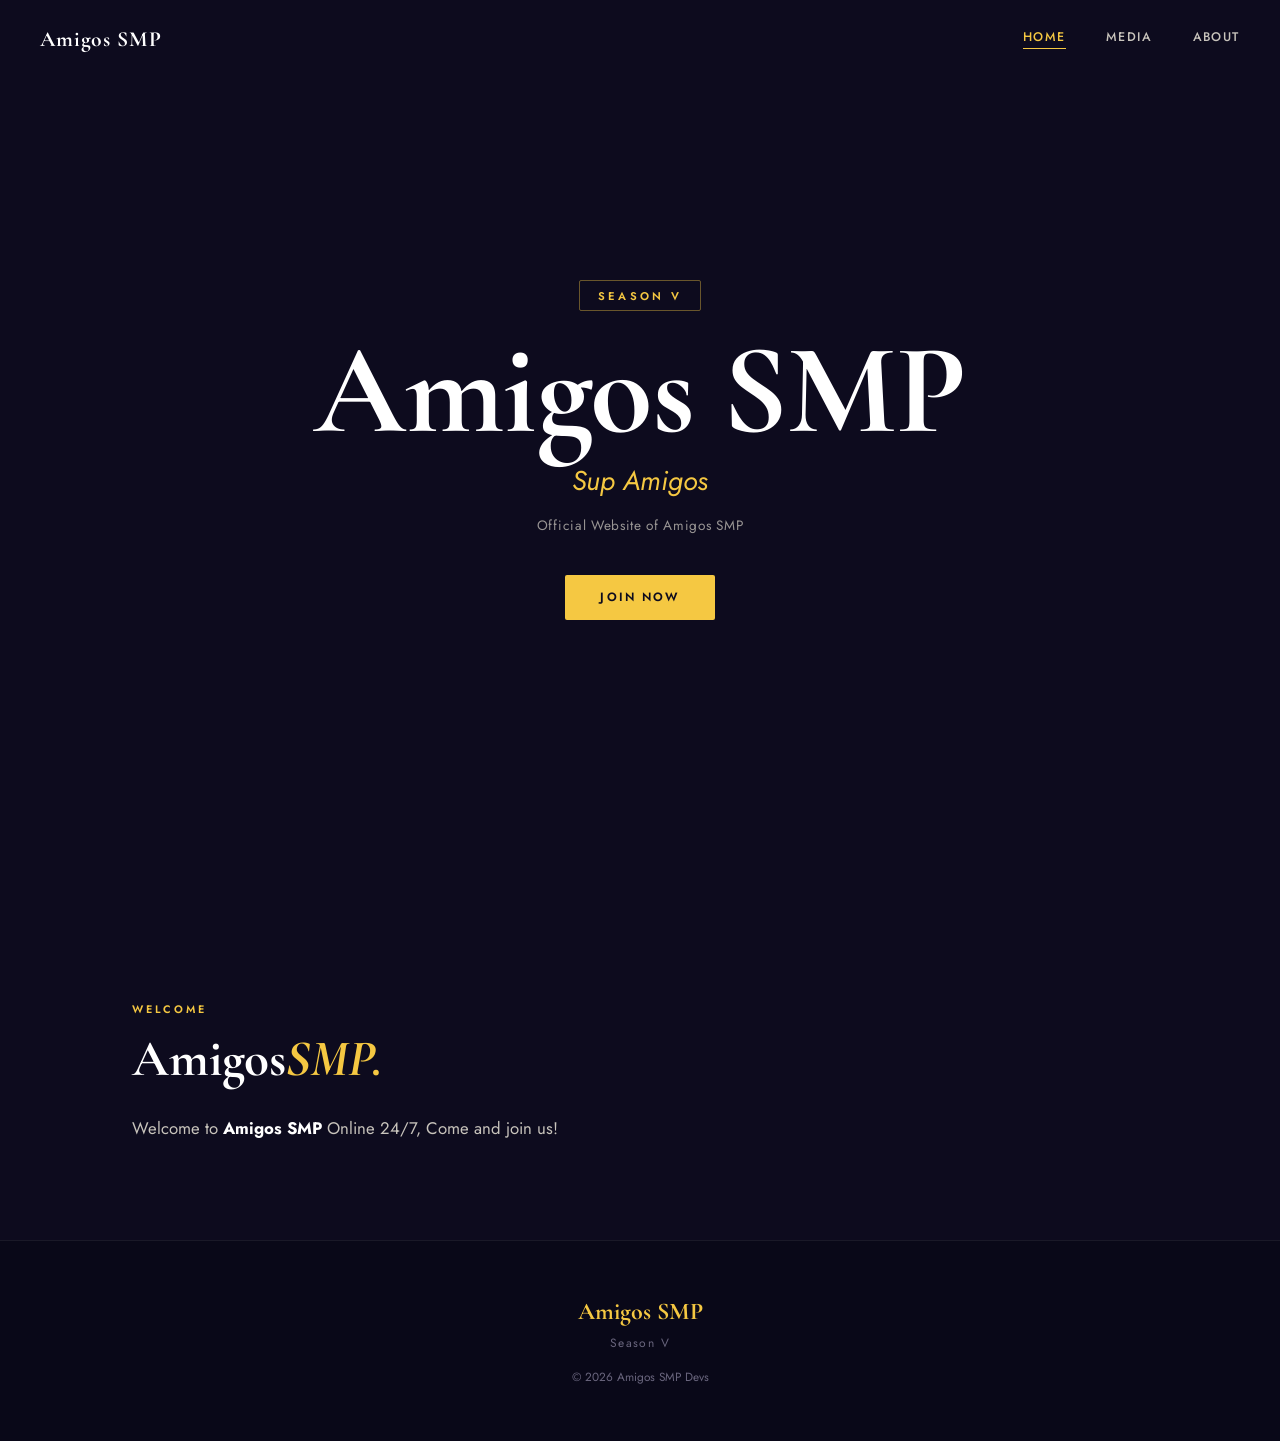
==== index.html @ 286efd3d "Add files via upload" ====
<!DOCTYPE html>
<html>
<head>
  <meta charset="UTF-8">
  <meta name="viewport" content="width=device-width, initial-scale=1">
  <title>AmigosSMP | Home</title>
  <link rel="stylesheet" href="style.css">
  <link href="https://fonts.googleapis.com/css2?family=Cormorant+Garamond:ital,wght@0,400;0,600;0,700;1,400;1,600&family=Jost:wght@300;400;500;600&display=swap" rel="stylesheet">
</head>

<body>
  <nav class="navbar" id="navbar">
    <a href="index.html" class="nav-brand">Amigos
    SMP</a>
    <div class="nav-links">
      <a href="index.html"    class="nav-link active">Home</a>
      <a href="videos.html"   class="nav-link">Media</a>
      <a href="about.html"    class="nav-link">About</a>
    </div>
  </nav>
  
  <section class="hero">
    <div class="hero-bg" style="background-image: url('src/home-bg.jpg')"></div>
    <div class="hero-overlay"></div>
    <div class="hero-content">
      <span class="hero-eyebrow">Season V</span>
      <h1 class="hero-title">Amigos SMP</h1>
      <p class="hero-tagline">Sup Amigos</p>
      <p class="hero-sub">Official Website of Amigos SMP</p>
      <a href="https://discord.gg/jYrkQk96mW" class="hero-btn">Join Now</a>
    </div>
  </section>
  
  <section class="welcome-section">
    <div class="container">
      <div class="section-label">Welcome</div>
      <h2 class="section-title">Amigos<em>SMP.</em></h2>
      <p class="section-text">
        Welcome to <strong>Amigos SMP</strong> Online 24/7, Come and join us!
      </p>
    </div>
  </section>
  
  <footer class="footer">
    <div class="footer-brand">Amigos SMP</div>
    <p class="footer-year">Season V</p>
    <p class="footer-credit">© 2026 Amigos SMP Devs</p>
  </footer>
</body>
</html>
---- style.css ----
@import url('https://fonts.googleapis.com/css2?family=Cormorant+Garamond:ital,wght@0,400;0,600;0,700;1,400;1,600&family=Jost:wght@300;400;500;600&display=swap');

:root {
  --dark:      #0D0B1E;
  --dark-2:    #161427;
  --dark-card: #1E1B35;
  --gold:      #F5C842;
  --gold-dim:  rgba(245, 200, 66, 0.15);
  --rose:      #E8547A;
  --light:     #F0EDE8;
  --text:      #C8C4BC;
  --muted:     #6A667E;
  --white:     #FFFFFF;
  --border:    rgba(255, 255, 255, 0.07);
  --glass:     rgba(13, 11, 30, 0.75);
}

*, *::before, *::after { margin: 0; padding: 0; box-sizing: border-box; }
html { scroll-behavior: smooth; }

body {
  font-family: 'Jost', sans-serif;
  background: var(--dark);
  color: var(--text);
  overflow-x: hidden;
}

h1, h2, h3, h4 { font-family: 'Cormorant Garamond', serif; }
img { display: block; max-width: 100%; }
a { color: inherit; }

.container {
  max-width: 1080px;
  margin: 0 auto;
  padding: 0 2rem;
}

.section-label {
  display: inline-block;
  font-family: 'Jost', sans-serif;
  font-size: 0.68rem;
  font-weight: 600;
  letter-spacing: 0.28em;
  text-transform: uppercase;
  color: var(--gold);
  margin-bottom: 0.8rem;
}

.section-title {
  font-size: clamp(2rem, 5vw, 3.2rem);
  font-weight: 700;
  color: var(--white);
  line-height: 1.15;
  margin-bottom: 1.5rem;
}

.section-title em { font-style: italic; color: var(--gold); }

.fade-in {
  opacity: 0;
  transform: translateY(24px);
  transition: opacity 0.65s ease, transform 0.65s ease;
}
.fade-in.visible { opacity: 1; transform: translateY(0); }

.navbar {
  position: fixed;
  top: 0; left: 0; right: 0;
  z-index: 200;
  display: flex;
  align-items: center;
  justify-content: space-between;
  padding: 1.6rem 2.5rem;
  transition: all 0.4s ease;
}

.navbar.scrolled {
  background: var(--glass);
  backdrop-filter: blur(22px);
  -webkit-backdrop-filter: blur(22px);
  padding: 0.9rem 2.5rem;
  border-bottom: 1px solid var(--border);
}

.navbar.always-dark {
  background: var(--glass);
  backdrop-filter: blur(22px);
  -webkit-backdrop-filter: blur(22px);
  padding: 0.9rem 2.5rem;
  border-bottom: 1px solid var(--border);
}

.nav-brand {
  font-family: 'Cormorant Garamond', serif;
  font-size: 1.35rem;
  font-weight: 700;
  color: var(--white);
  letter-spacing: 0.04em;
  text-decoration: none;
}

.nav-links {
  display: flex;
  gap: 2.5rem;
  list-style: none;
}

.nav-link {
  font-size: 0.78rem;
  font-weight: 500;
  letter-spacing: 0.12em;
  text-transform: uppercase;
  color: var(--text);
  text-decoration: none;
  position: relative;
  padding-bottom: 3px;
  transition: color 0.3s;
}

.nav-link::after {
  content: '';
  position: absolute;
  bottom: 0; left: 0;
  width: 0; height: 1px;
  background: var(--gold);
  transition: width 0.35s ease;
}

.nav-link:hover,
.nav-link.active { color: var(--gold); }
.nav-link:hover::after,
.nav-link.active::after { width: 100%; }

.nav-toggle {
  display: none;
  background: none;
  border: none;
  color: var(--white);
  font-size: 1.6rem;
  cursor: pointer;
  line-height: 1;
}

.welcome-section {
  padding: 6rem 0;
}
.section-text {
  font-size: 1.05rem;
  line-height: 1.85;
  max-width: 660px;
  color: var(--text);
}
.section-text strong { color: var(--white); }

.section-label {
  display: inline-block;
  font-family: 'Jost', sans-serif;
  font-size: 0.68rem;
  font-weight: 600;
  letter-spacing: 0.28em;
  text-transform: uppercase;
  color: var(--gold);
  margin-bottom: 0.8rem;
}

.section-title {
  font-size: clamp(2rem, 5vw, 3.2rem);
  font-weight: 700;
  color: var(--white);
  line-height: 1.15;
  margin-bottom: 1.5rem;
}

.section-title em { font-style: italic; color: var(--gold); }

.fade-in {
  opacity: 0;
  transform: translateY(24px);
  transition: opacity 0.65s ease, transform 0.65s ease;
}
.fade-in.visible { opacity: 1; transform: translateY(0); }

.hero {
  position: relative;
  height: 100vh;
  min-height: 600px;
  display: flex;
  align-items: center;
  justify-content: center;
  text-align: center;
  overflow: hidden;
}

.hero-bg {
  position: absolute;
  inset: 0;
  background-size: cover;
  background-position: center top;
  transform: scale(1.06);
  transition: transform 12s ease;
  filter: saturate(0.6) brightness(0.9);
}
.hero:hover .hero-bg { transform: scale(1.09); }

.hero-overlay {
  position: absolute;
  inset: 0;
  background: linear-gradient(
    to bottom,
    rgba(13,11,30,0.35) 0%,
    rgba(13,11,30,0.6)  45%,
    rgba(13,11,30,0.92) 100%
  );
}

.hero-content {
  position: relative;
  z-index: 2;
  animation: fadeUp 1.1s ease both;
}

.hero-eyebrow {
  display: inline-block;
  font-size: 0.7rem;
  font-weight: 600;
  letter-spacing: 0.3em;
  text-transform: uppercase;
  color: var(--gold);
  border: 1px solid rgba(245,200,66,0.4);
  padding: 0.4rem 1.1rem;
  border-radius: 2px;
  margin-bottom: 1.2rem;
}

.hero-title {
  font-size: clamp(4rem, 11vw, 8rem);
  font-weight: 700;
  color: var(--white);
  line-height: 0.95;
  letter-spacing: -0.01em;
  margin-bottom: 0.6rem;
}

.hero-tagline {
  font-size: clamp(1.1rem, 2.5vw, 1.7rem);
  font-style: italic;
  color: var(--gold);
  margin-bottom: 0.9rem;
}

.hero-sub {
  font-size: 0.85rem;
  color: rgba(200,196,188,0.75);
  letter-spacing: 0.05em;
  margin-bottom: 2.5rem;
}

.hero-btn {
  display: inline-block;
  padding: 0.85rem 2.2rem;
  background: var(--gold);
  color: var(--dark);
  text-decoration: none;
  font-size: 0.75rem;
  font-weight: 600;
  letter-spacing: 0.18em;
  text-transform: uppercase;
  border-radius: 2px;
  transition: all 0.3s;
}
.hero-btn:hover {
  background: var(--white);
  transform: translateY(-3px);
  box-shadow: 0 10px 28px rgba(245,200,66,0.3);
}

.hero-scroll {
  position: absolute;
  bottom: 2rem;
  left: 50%;
  transform: translateX(-50%);
  color: var(--muted);
  font-size: 1rem;
  animation: bounce 2.2s infinite;
  z-index: 2;
}

.footer {
  background: #090818;
  padding: 3.5rem 0;
  border-top: 1px solid var(--border);
  text-align: center;
}
.footer-brand {
  font-family: 'Cormorant Garamond', serif;
  font-size: 1.5rem;
  font-weight: 700;
  color: var(--gold);
  margin-bottom: 0.5rem;
}
.footer-year {
  font-size: 0.75rem;
  letter-spacing: 0.12em;
  color: var(--muted);
  margin-bottom: 1rem;
}
.footer-credit {
  font-size: 0.74rem;
  color: var(--muted);
}

@keyframes fadeUp {
  from { opacity: 0; transform: translateY(32px); }
  to   { opacity: 1; transform: translateY(0); }
}
@keyframes bounce {
  0%, 100% { transform: translateX(-50%) translateY(0); }
  50%       { transform: translateX(-50%) translateY(9px); }
}

.page-header {
  position: relative;
  height: 42vh;
  min-height: 320px;
  display: flex;
  align-items: flex-end;
  justify-content: center;
  text-align: center;
  padding-bottom: 4rem;
  background: linear-gradient(135deg, #0D0B1E 0%, #1a1035 50%, #0D0B1E 100%);
  overflow: hidden;
}

.page-header::before {
  content: '';
  position: absolute;
  inset: 0;
  background: radial-gradient(ellipse 70% 60% at 50% 0%, rgba(245,200,66,0.08) 0%, transparent 70%);
}

.page-header-overlay {
  position: absolute;
  inset: 0;
  background: linear-gradient(to bottom, rgba(13,11,30,0.2) 0%, rgba(13,11,30,0.5) 100%);
}

.page-header-content {
  position: relative;
  z-index: 2;
  animation: fadeUp 1s ease both;
}

.page-header-title {
  font-size: clamp(3rem, 9vw, 6rem);
  font-weight: 700;
  color: var(--white);
  line-height: 1;
  letter-spacing: -0.01em;
}

.page-header-title em {
  font-style: italic;
  color: var(--gold);
}

.about-section {
  padding: 6rem 0;
}

.about-grid {
  display: grid;
  grid-template-columns: 1fr 1fr;
  gap: 5rem;
  align-items: center;
}

.about-stats {
  display: grid;
  grid-template-columns: 1fr 1fr;
  gap: 1.2rem;
}

.about-stats .stat-card:last-child {
  grid-column: span 2;
}

.stat-card {
  background: var(--dark-card);
  border: 1px solid var(--border);
  border-radius: 4px;
  padding: 2.2rem 1.5rem;
  text-align: center;
  transition: border-color 0.3s, transform 0.3s;
}

.stat-card:hover {
  border-color: rgba(245,200,66,0.3);
  transform: translateY(-4px);
}

.stat-number {
  display: block;
  font-family: 'Cormorant Garamond', serif;
  font-size: 2.8rem;
  font-weight: 700;
  color: var(--gold);
  line-height: 1;
  margin-bottom: 0.5rem;
}

.stat-label {
  font-size: 0.7rem;
  font-weight: 600;
  letter-spacing: 0.22em;
  text-transform: uppercase;
  color: var(--muted);
}

.values-section {
  padding: 5rem 0 6rem;
  background: var(--dark-2);
  border-top: 1px solid var(--border);
  border-bottom: 1px solid var(--border);
}

.values-grid {
  display: grid;
  grid-template-columns: repeat(3, 1fr);
  gap: 1.5rem;
}

.value-card {
  background: var(--dark-card);
  border: 1px solid var(--border);
  border-radius: 4px;
  padding: 2.5rem 2rem;
  text-align: center;
  transition: border-color 0.3s, transform 0.3s;
}

.value-card:hover {
  border-color: rgba(245,200,66,0.3);
  transform: translateY(-5px);
}

.value-icon {
  font-size: 2rem;
  margin-bottom: 1.2rem;
}

.value-title {
  font-family: 'Cormorant Garamond', serif;
  font-size: 1.4rem;
  font-weight: 700;
  color: var(--white);
  margin-bottom: 0.8rem;
}

.value-text {
  font-size: 0.9rem;
  line-height: 1.75;
  color: var(--text);
}

.cta-section {
  padding: 6rem 0;
  text-align: center;
}

.cta-inner {
  max-width: 640px;
  margin: 0 auto;
}

@media (max-width: 768px) {
  .about-grid {
    grid-template-columns: 1fr;
    gap: 3rem;
  }

  .values-grid {
    grid-template-columns: 1fr;
  }

  .about-stats .stat-card:last-child {
    grid-column: span 1;
  }
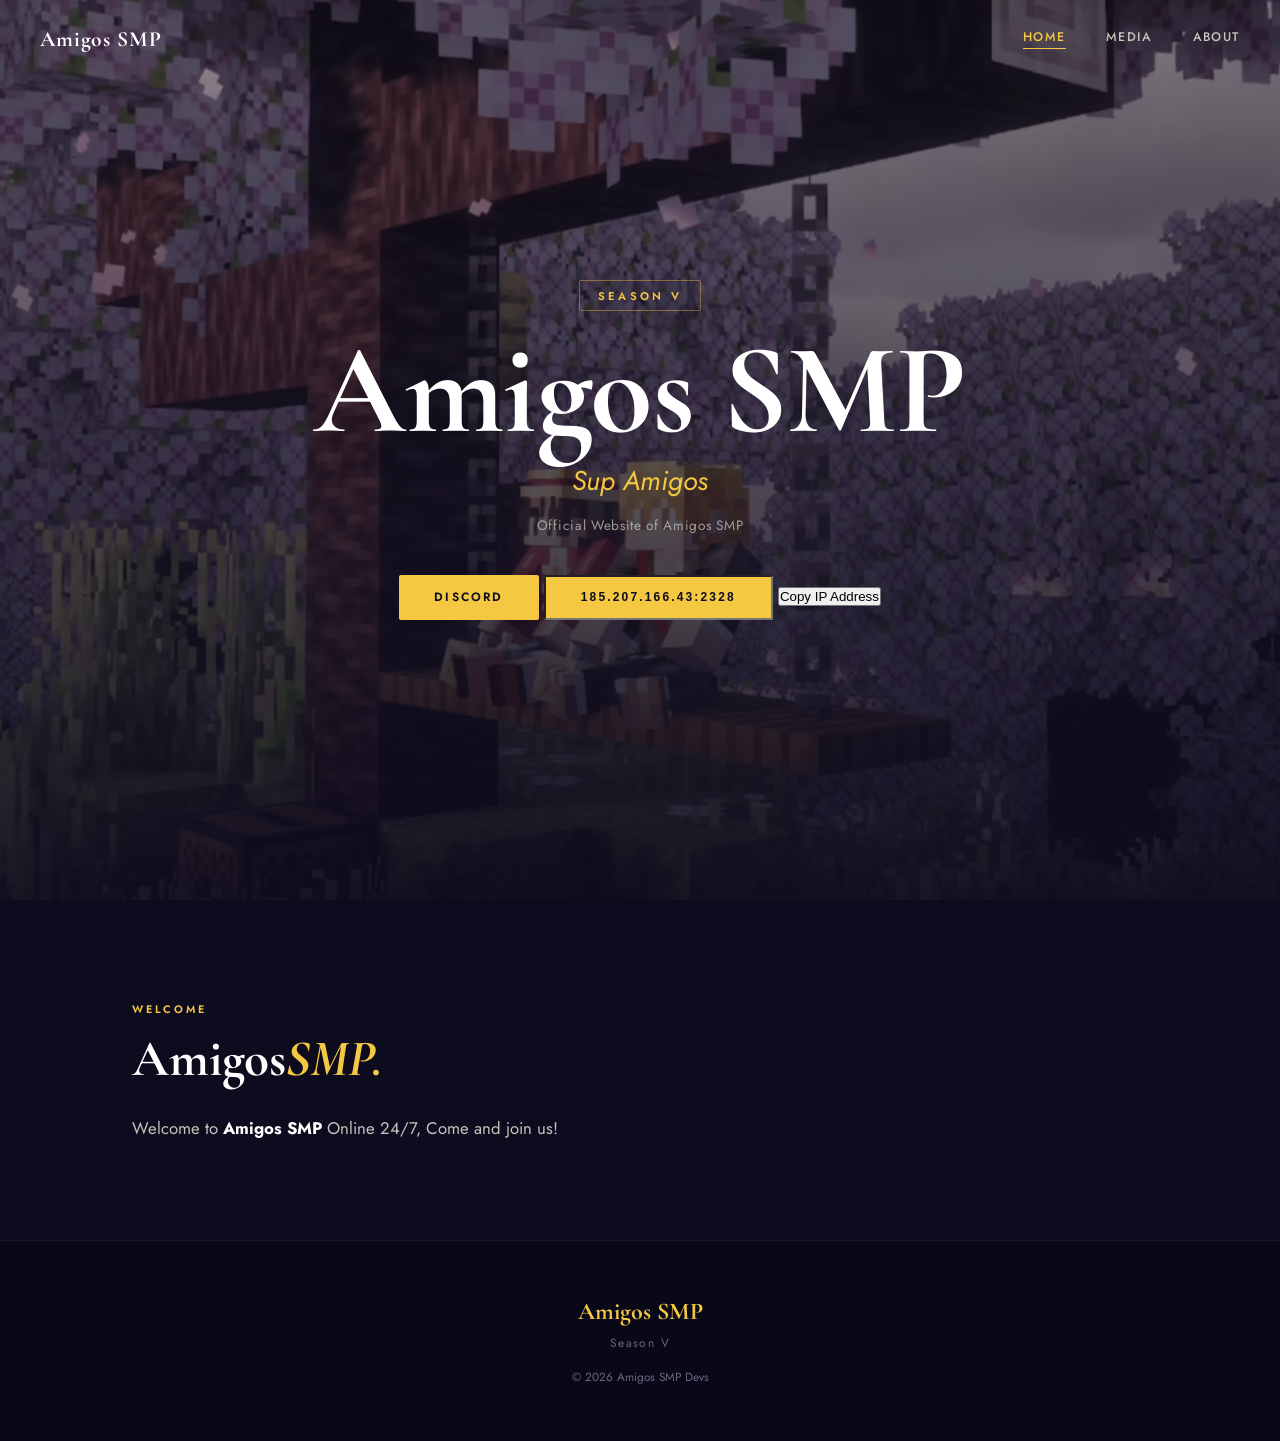
==== commit 5e235b3e: "Add IP address input and copy button Added a button to copy the IP address to clipboard." ====
--- a/index.html
+++ b/index.html
@@ -27,7 +27,9 @@
       <h1 class="hero-title">Amigos SMP</h1>
       <p class="hero-tagline">Sup Amigos</p>
       <p class="hero-sub">Official Website of Amigos SMP</p>
-      <a href="https://discord.gg/jYrkQk96mW" class="hero-btn">Join Now</a>
+      <a href="https://discord.gg/jYrkQk96mW" class="hero-btn">Discord</a>
+      <input class="hero-btn" type="text" value="185.207.166.43:23280" id="ipAdress">
+      <button onclick="copyToClipboard()">Copy IP Address</button>
     </div>
   </section>
   
@@ -46,5 +48,22 @@
     <p class="footer-year">Season V</p>
     <p class="footer-credit">© 2026 Amigos SMP Devs</p>
   </footer>
+
+  <script>
+    function copyToClipboard() {
+  // Get the text field
+  var copyText = document.getElementById("ipAdress");
+
+  // Select the text field
+  copyText.select();
+  copyText.setSelectionRange(0, 99999); // For mobile devices
+
+   // Copy the text inside the text field
+  navigator.clipboard.writeText(copyText.value);
+
+  // Alert the copied text
+  alert("Copied the text: " + copyText.value);
+    }
+  </script>
 </body>
-</html>+</html>
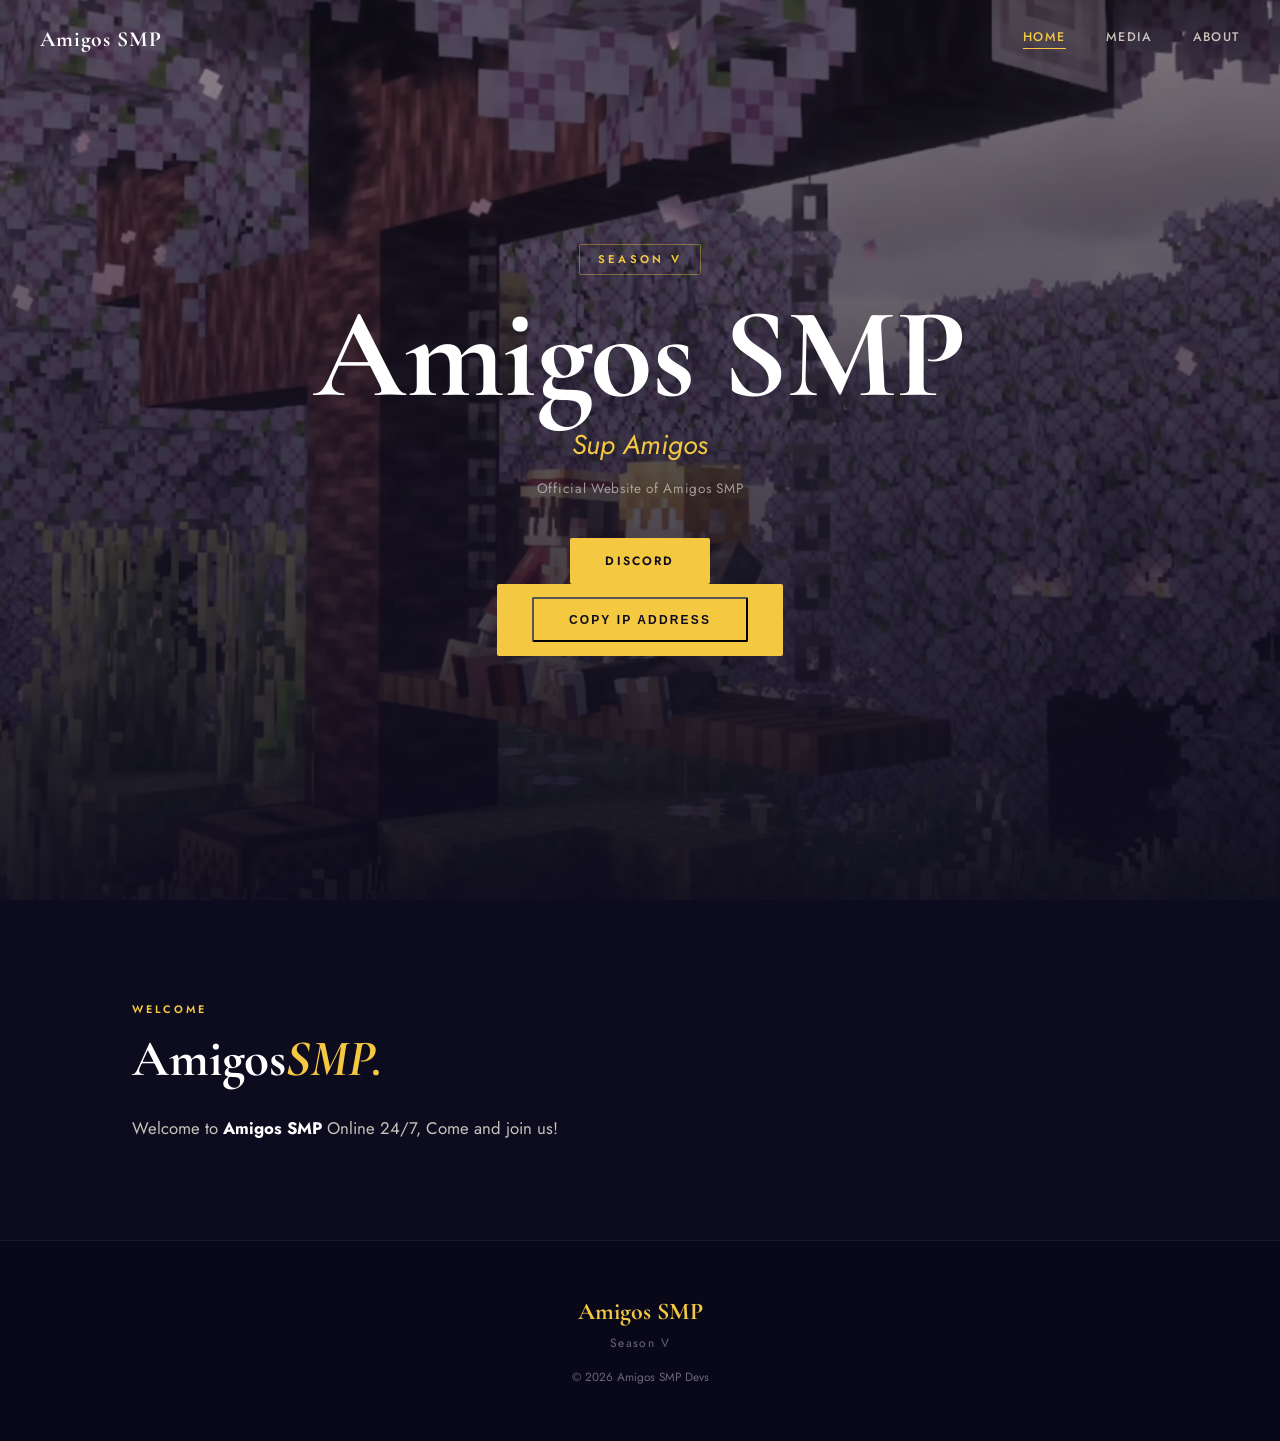
==== commit 91203525: "Update IP address input to paragraph element" ====
--- a/index.html
+++ b/index.html
@@ -28,8 +28,9 @@
       <p class="hero-tagline">Sup Amigos</p>
       <p class="hero-sub">Official Website of Amigos SMP</p>
       <a href="https://discord.gg/jYrkQk96mW" class="hero-btn">Discord</a>
-      <input class="hero-btn" type="text" value="185.207.166.43:23280" id="ipAdress">
-      <button onclick="copyToClipboard()">Copy IP Address</button>
+      <br>
+      <p class="hero-btn" value="185.207.166.43:23280" id="ipAdress">
+      <button class="hero-btn" onclick="copyToClipboard()">Copy IP Address</button>
     </div>
   </section>
   
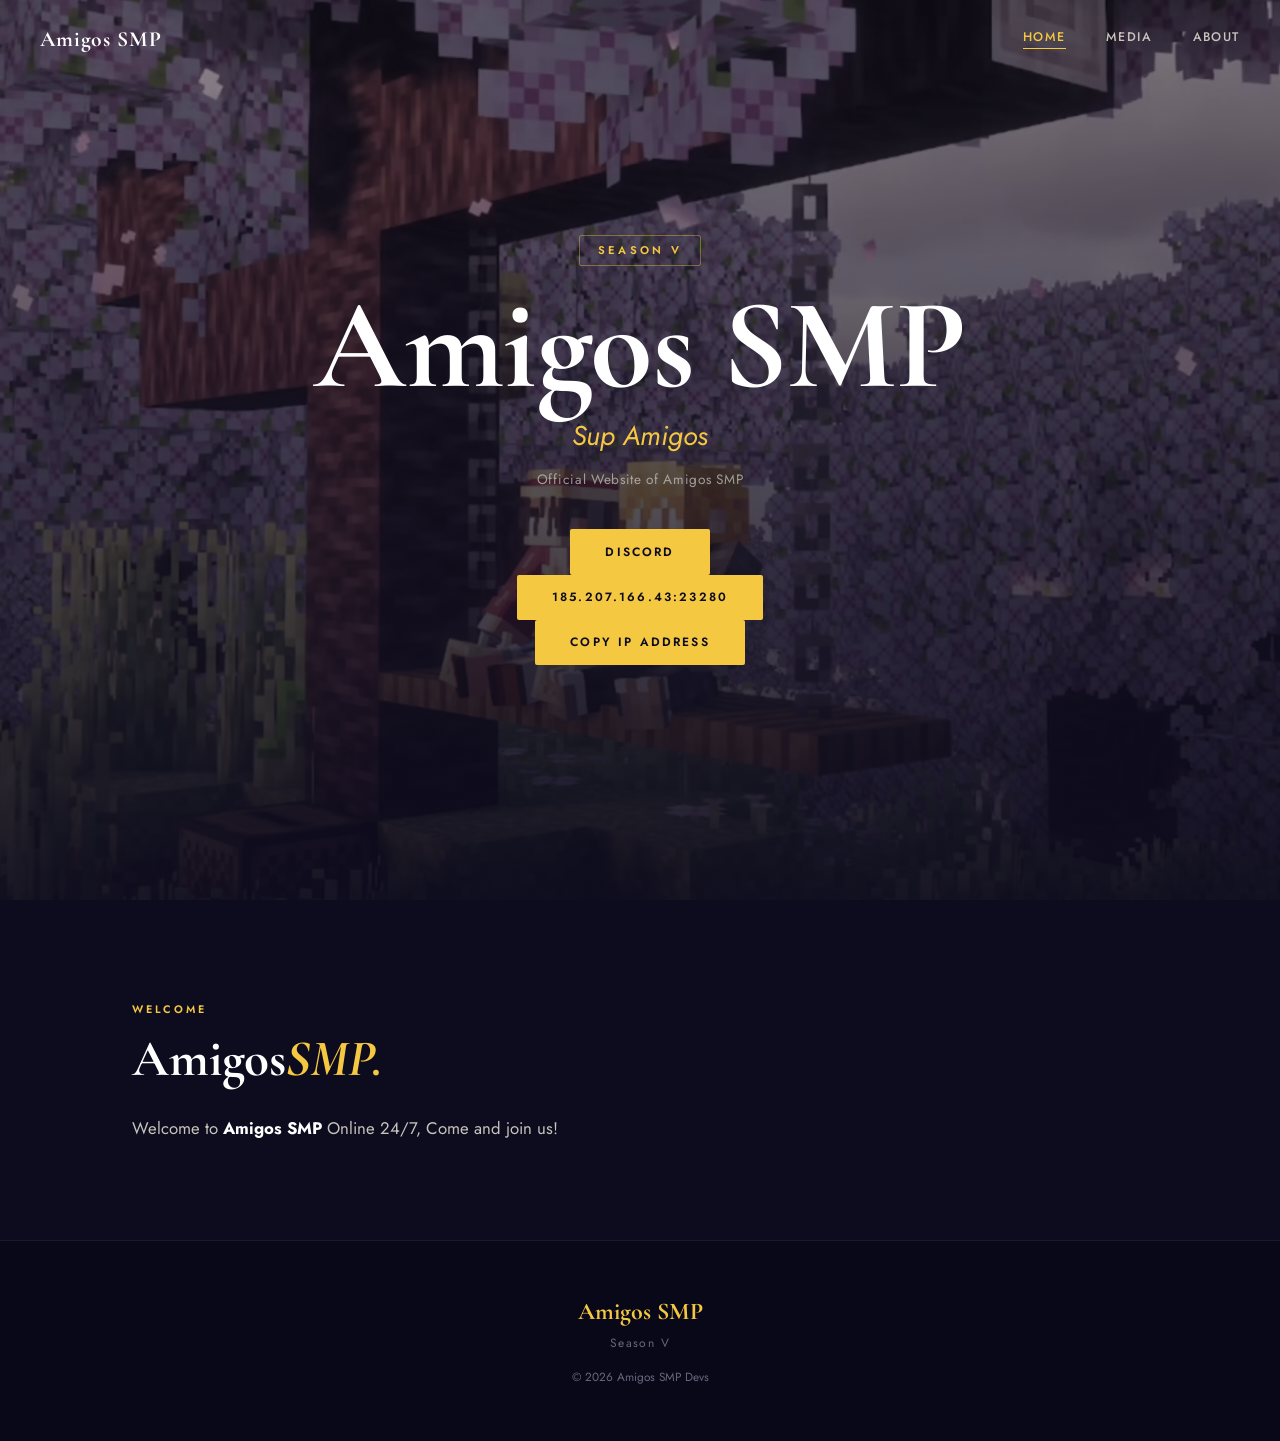
==== commit 0d1ebd99: "Update index.html" ====
--- a/index.html
+++ b/index.html
@@ -29,8 +29,9 @@
       <p class="hero-sub">Official Website of Amigos SMP</p>
       <a href="https://discord.gg/jYrkQk96mW" class="hero-btn">Discord</a>
       <br>
-      <p class="hero-btn" value="185.207.166.43:23280" id="ipAdress">
-      <button class="hero-btn" onclick="copyToClipboard()">Copy IP Address</button>
+      <p class="hero-btn" type="text" value="185.207.166.43:23280" id="ipAdress">185.207.166.43:23280</p>
+      <br>
+        <a class="hero-btn" onclick="copyToClipboard()">Copy IP Address</a>
     </div>
   </section>
   
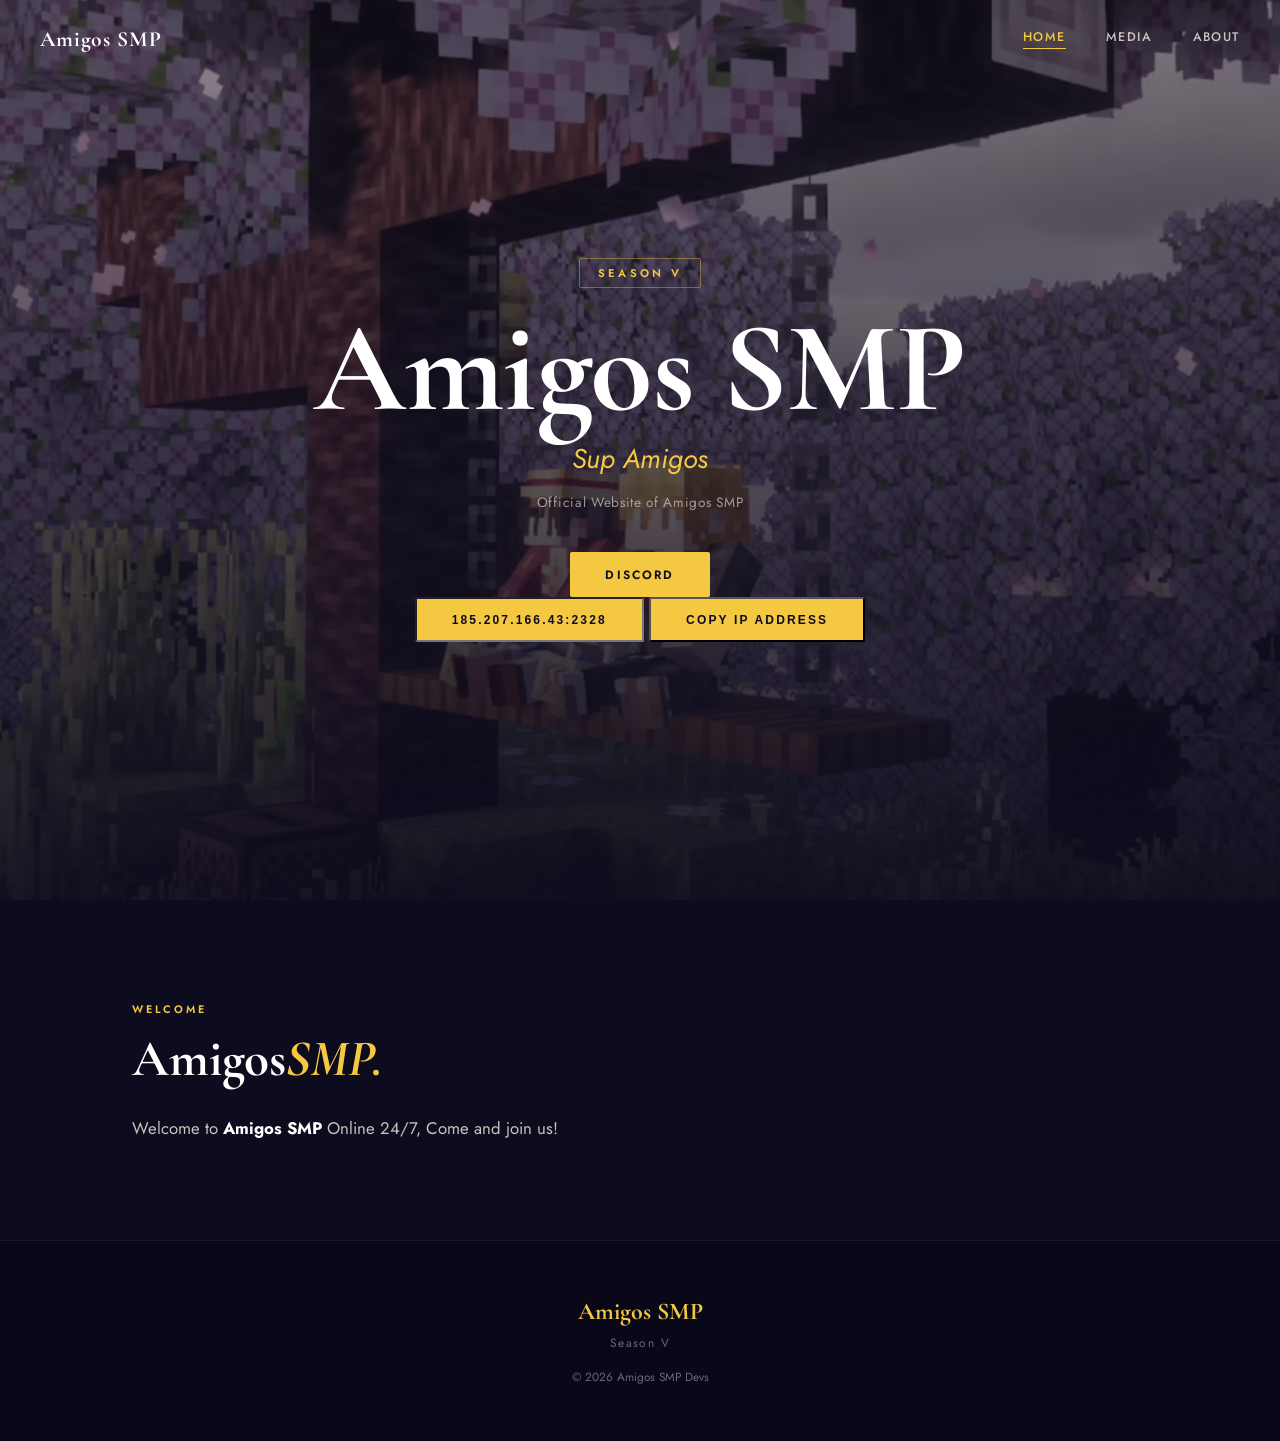
==== commit 22268e52: "Replace paragraph with input and button for IP address" ====
--- a/index.html
+++ b/index.html
@@ -29,9 +29,8 @@
       <p class="hero-sub">Official Website of Amigos SMP</p>
       <a href="https://discord.gg/jYrkQk96mW" class="hero-btn">Discord</a>
       <br>
-      <p class="hero-btn" type="text" value="185.207.166.43:23280" id="ipAdress">185.207.166.43:23280</p>
-      <br>
-        <a class="hero-btn" onclick="copyToClipboard()">Copy IP Address</a>
+      <input class="hero-btn" type="text" value="185.207.166.43:23280" id="ipAdress">
+      <button class="hero-btn" onclick="copyToClipboard()">Copy IP Address</button>
     </div>
   </section>
   
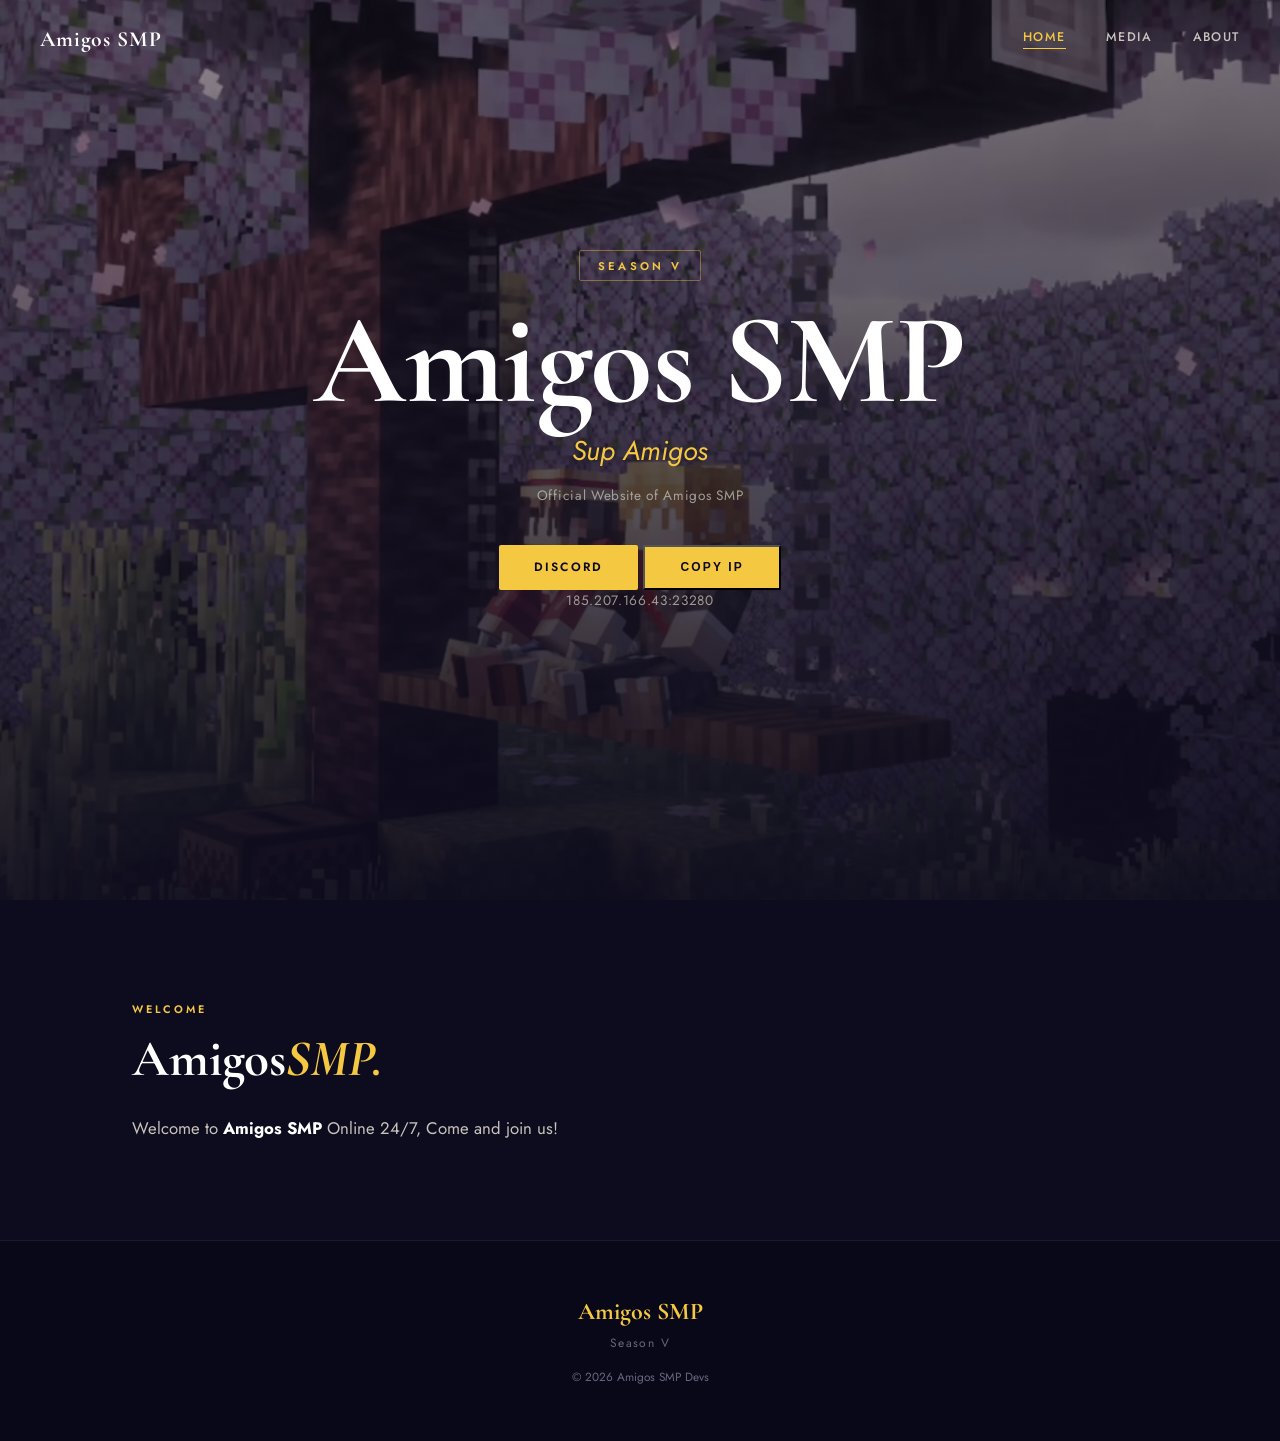
==== commit 58454a79: "Update index.html" ====
--- a/index.html
+++ b/index.html
@@ -28,10 +28,9 @@
       <p class="hero-tagline">Sup Amigos</p>
       <p class="hero-sub">Official Website of Amigos SMP</p>
       <a href="https://discord.gg/jYrkQk96mW" class="hero-btn">Discord</a>
-      <br>
-      <input class="hero-btn" type="text" value="185.207.166.43:23280" id="ipAdress">
-      <button class="hero-btn" onclick="copyToClipboard()">Copy IP Address</button>
-    </div>
+      <button class="hero-btn" onclick="copyText()">Copy IP</button>
+      <p class="hero-sub" id="text">185.207.166.43:23280</p>
+      </div>
   </section>
   
   <section class="welcome-section">
@@ -51,20 +50,17 @@
   </footer>
 
   <script>
-    function copyToClipboard() {
-  // Get the text field
-  var copyText = document.getElementById("ipAdress");
+function copyText() {
+    const text = document.getElementById("text").innerText;
 
-  // Select the text field
-  copyText.select();
-  copyText.setSelectionRange(0, 99999); // For mobile devices
-
-   // Copy the text inside the text field
-  navigator.clipboard.writeText(copyText.value);
-
-  // Alert the copied text
-  alert("Copied the text: " + copyText.value);
-    }
+    navigator.clipboard.writeText(text)
+        .then(() => {
+            alert("Copied!");
+        })
+        .catch(err => {
+            console.error("Failed to copy:", err);
+        });
+}
   </script>
 </body>
 </html>
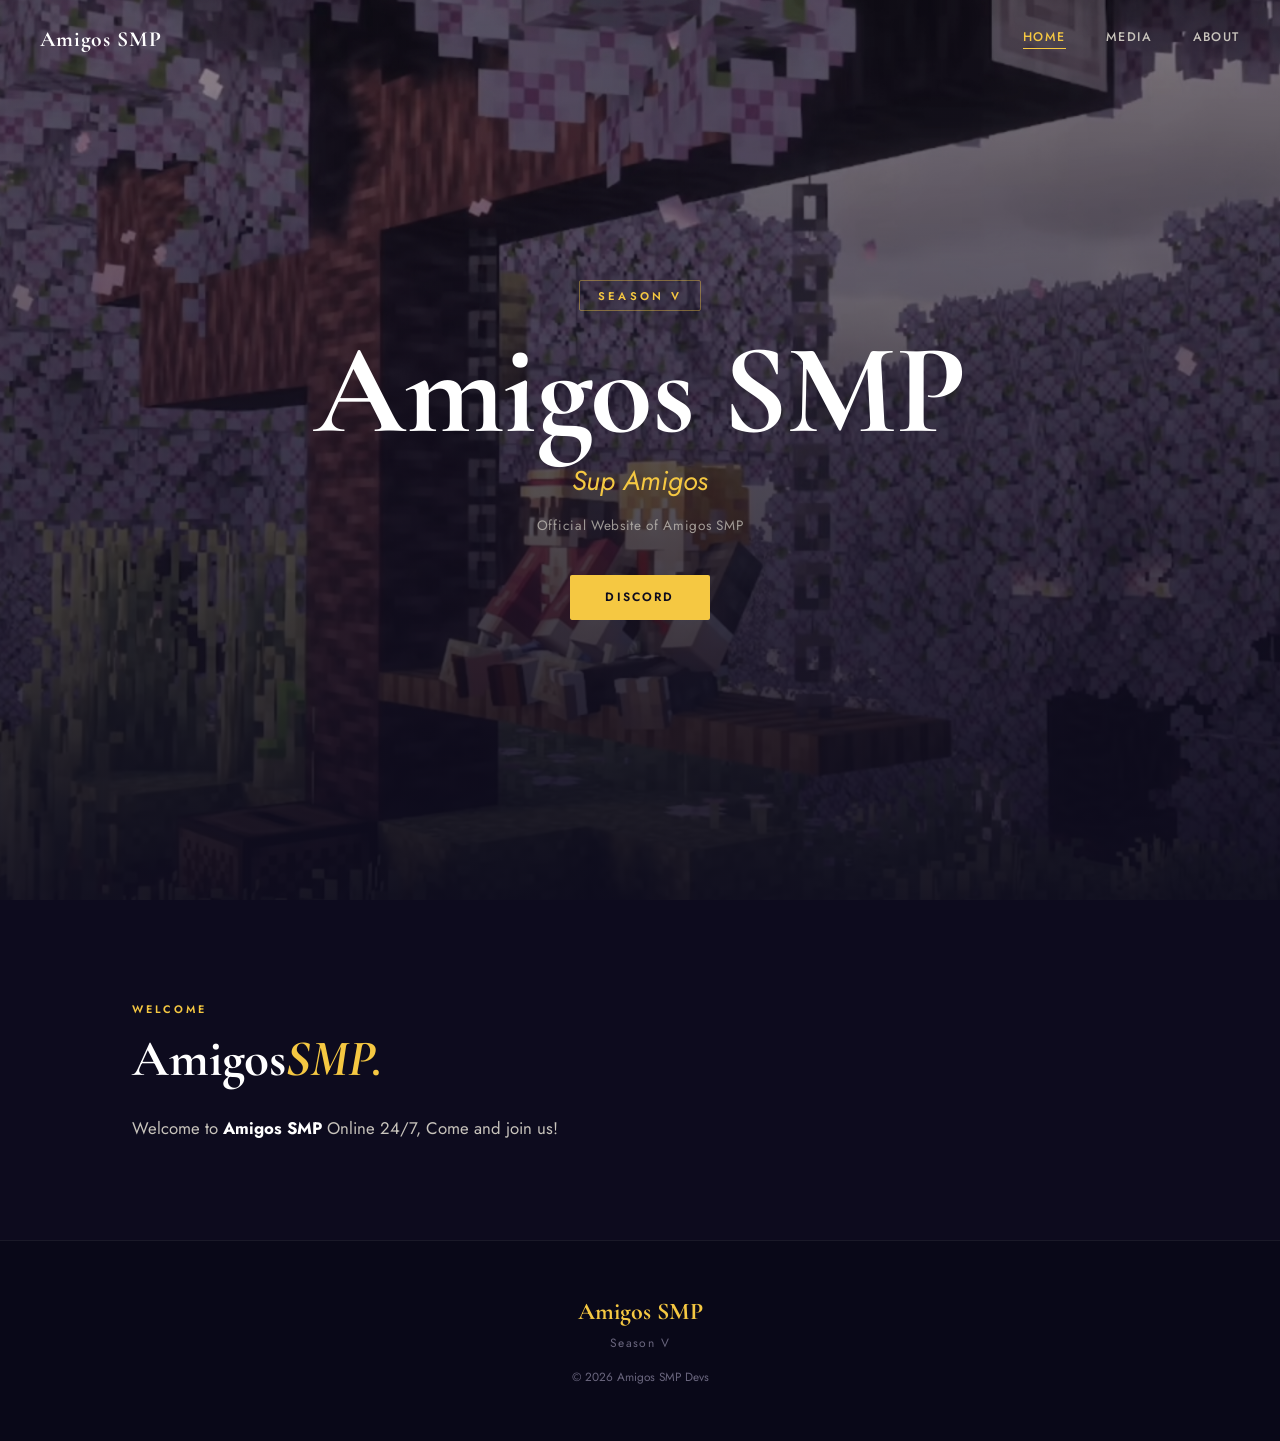
==== commit 3dd3337f: "Update index.html" ====
--- a/index.html
+++ b/index.html
@@ -28,9 +28,7 @@
       <p class="hero-tagline">Sup Amigos</p>
       <p class="hero-sub">Official Website of Amigos SMP</p>
       <a href="https://discord.gg/jYrkQk96mW" class="hero-btn">Discord</a>
-      <button class="hero-btn" onclick="copyText()">Copy IP</button>
-      <p class="hero-sub" id="text">185.207.166.43:23280</p>
-      </div>
+            </div>
   </section>
   
   <section class="welcome-section">
